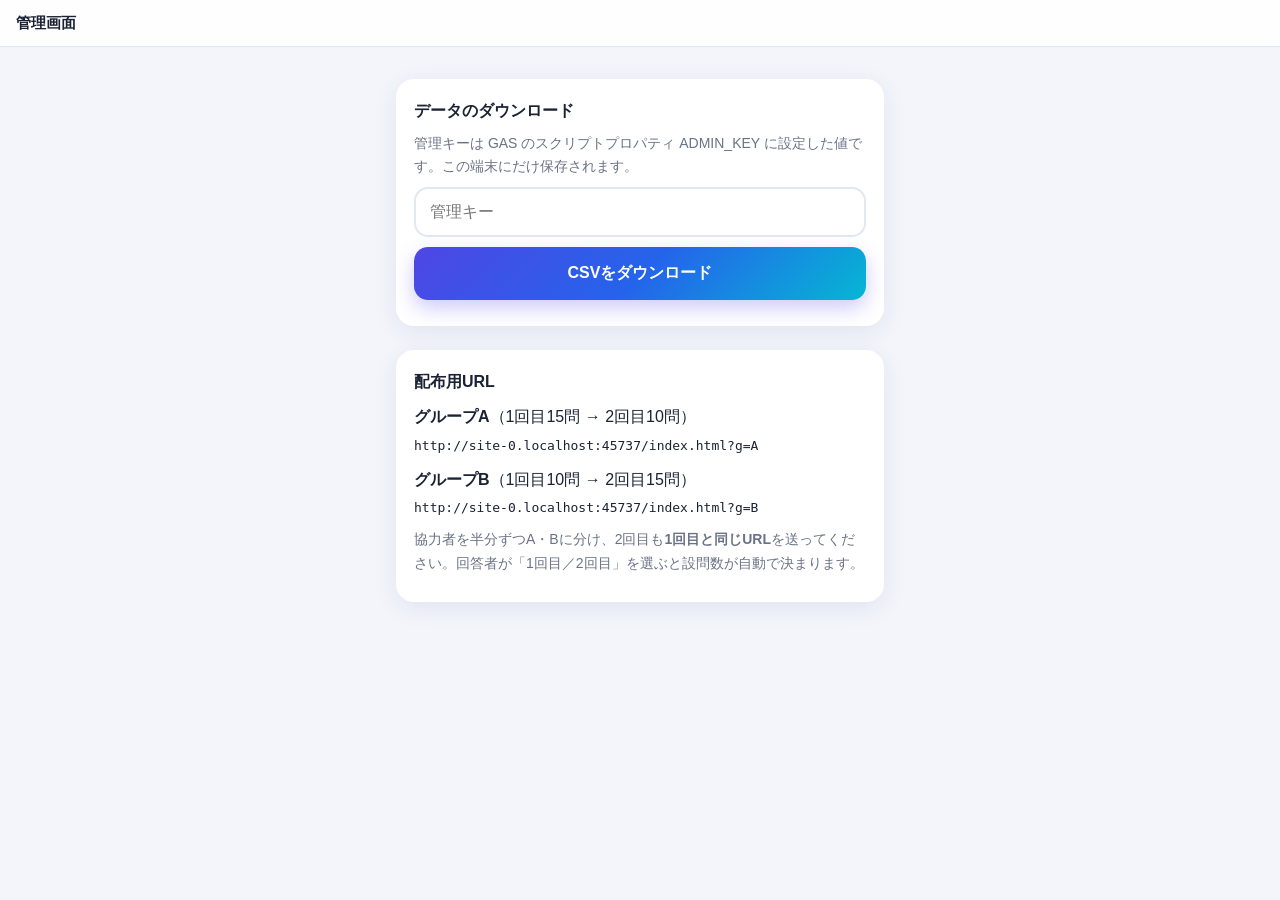
==== admin.html @ ea34be83 "Add files via upload" ====
<!doctype html>
<html lang="ja">
<head>
<meta charset="utf-8">
<meta name="viewport" content="width=device-width, initial-scale=1">
<meta name="robots" content="noindex">
<title>管理画面 | SIer職種適性診断</title>
<link rel="stylesheet" href="style.css">
<style>
  table { border-collapse: collapse; width: 100%; font-size: 14px; }
  td, th { border-bottom: 1px solid var(--line); padding: 6px; text-align: left; }
  code { font-size: 13px; word-break: break-all; }
</style>
</head>
<body>
<header class="bar"><span class="brand">管理画面</span></header>
<main>
  <div class="card">
    <h2 style="margin-top:0">データのダウンロード</h2>
    <p class="sub">管理キーは GAS のスクリプトプロパティ ADMIN_KEY に設定した値です。この端末にだけ保存されます。</p>
    <input type="text" id="key" placeholder="管理キー" autocomplete="off">
    <button class="btn" id="dl">CSVをダウンロード</button>
    <p class="err" id="msg"></p>
  </div>
  <div class="card" id="summary" hidden></div>
  <div class="card">
    <h2 style="margin-top:0">配布用URL</h2>
    <p><b>グループA</b>（1回目15問 → 2回目10問）<br><code id="uA"></code></p>
    <p><b>グループB</b>（1回目10問 → 2回目15問）<br><code id="uB"></code></p>
    <p class="sub">協力者を半分ずつA・Bに分け、2回目も<b>1回目と同じURL</b>を送ってください。回答者が「1回目／2回目」を選ぶと設問数が自動で決まります。</p>
  </div>
</main>
<script src="config.js"></script>
<script>
(function () {
  const ENDPOINT = window.APP_CONFIG.ENDPOINT;
  const base = location.href.replace(/admin\.html.*$/, "index.html");
  document.getElementById("uA").textContent = base + "?g=A";
  document.getElementById("uB").textContent = base + "?g=B";
  const keyIn = document.getElementById("key"), msg = document.getElementById("msg");
  try { keyIn.value = localStorage.getItem("sier_admin_key") || ""; } catch (e) {}
  if (!ENDPOINT) { keyIn.hidden = true; msg.textContent = "テストモード：このブラウザで回答したデータを出力します。"; }

  function toCsv(rows) {
    const cols = [];
    rows.forEach(r => Object.keys(r).forEach(k => { if (!cols.includes(k)) cols.push(k); }));
    const q = s => { s = s == null ? "" : String(s); return /[",\r\n]/.test(s) ? '"' + s.replace(/"/g, '""') + '"' : s; };
    return [cols.join(",")].concat(rows.map(r => cols.map(c => q(r[c])).join(","))).join("\r\n");
  }
  function parseCsv(text) { // 集計表示用の簡易パーサ
    const rows = []; let row = [], f = "", inQ = false;
    for (let i = 0; i < text.length; i++) {
      const c = text[i];
      if (inQ) { if (c === '"') { if (text[i + 1] === '"') { f += '"'; i++; } else inQ = false; } else f += c; }
      else if (c === '"') inQ = true;
      else if (c === ",") { row.push(f); f = ""; }
      else if (c === "\n" || c === "\r") { if (c === "\r" && text[i + 1] === "\n") i++; row.push(f); rows.push(row); row = []; f = ""; }
      else f += c;
    }
    if (f || row.length) { row.push(f); rows.push(row); }
    const [head, ...body] = rows;
    return body.filter(r => r.length > 1).map(r => Object.fromEntries(head.map((h, i) => [h, r[i]])));
  }
  function summarize(rows) {
    const done = x => String(x.completed) === "1";
    const line = (g, r) => {
      const a = rows.filter(x => String(x.group || "A") === g && String(x.round) === r), d = a.filter(done).length;
      const v = a.length ? a[0].version : "";
      return `<tr><td>${g}</td><td>${r}回目</td><td>${v ? v + "問" : "-"}</td><td>${a.length}</td><td>${d}</td><td>${a.length - d}</td></tr>`;
    };
    // 15問版の完了者について「10問で採点したら1位が同じだったか」
    const sim = rows.filter(x => done(x) && String(x.version) === "15" && x.sim10_same_top1 !== "" && x.sim10_same_top1 != null);
    const same = sim.filter(x => String(x.sim10_same_top1) === "1").length;
    // 1回目と2回目でグループが食い違っている回答者（違うURLで回答した可能性）
    const gOf = {};
    rows.filter(x => done(x) && x.respondent_id).forEach(x => { (gOf[x.respondent_id] = gOf[x.respondent_id] || new Set()).add(String(x.group || "A")); });
    const mismatch = Object.keys(gOf).filter(id => gOf[id].size > 1);
    // 同じ回の中でコードが重複している（別人が偶然同じコード、または2重回答）
    const dup = [];
    ["1", "2"].forEach(r => {
      const c = {}; rows.filter(x => done(x) && String(x.round) === r).forEach(x => { c[x.respondent_id] = (c[x.respondent_id] || 0) + 1; });
      Object.keys(c).filter(k => c[k] > 1).forEach(k => dup.push(`${r}回目：${k}（${c[k]}件）`));
    });
    const el = document.getElementById("summary");
    el.hidden = false;
    el.innerHTML = `<h2 style="margin-top:0">集計（${rows.length}セッション）</h2>
      <table><tr><th>G</th><th>回</th><th>版</th><th>開始</th><th>完了</th><th>離脱</th></tr>
      ${["A", "B"].flatMap(g => ["1", "2"].map(r => line(g, r))).join("")}</table>
      <p class="sub">回数を選ぶ前にやめた人：${rows.filter(x => !done(x) && !x.round).length}件（上の表には含まれません）</p>
      <p><b>10問で採点しても1位が同じ：</b>${sim.length ? `${same} / ${sim.length}人（${Math.round(100 * same / sim.length)}%）` : "データなし"}</p>
      ${mismatch.length ? `<p class="err">⚠ 1回目と2回目でグループが違う回答者：${mismatch.join("、")}</p>` : ""}
      ${dup.length ? `<p class="err">⚠ 同じ回にコードが重複：${dup.join("、")}</p>` : ""}`;
  }
  function download(csv) {
    const stamp = new Date().toISOString().slice(0, 16).replace(/[-:T]/g, "");
    // 先頭にBOMを付けてExcelで文字化けしないようにする（pandasは encoding="utf-8-sig" で読む）
    const blob = new Blob(["﻿" + csv], { type: "text/csv;charset=utf-8" });
    const a = document.createElement("a");
    a.href = URL.createObjectURL(blob); a.download = `sier_responses_${stamp}.csv`; a.click();
  }

  document.getElementById("dl").onclick = async () => {
    msg.textContent = "";
    if (!ENDPOINT) {
      let all = {}; try { all = JSON.parse(localStorage.getItem("sier_test_rows") || "{}"); } catch (e) {}
      const rows = Object.values(all);
      if (!rows.length) { msg.textContent = "データがありません。"; return; }
      summarize(rows); download(toCsv(rows)); return;
    }
    const key = keyIn.value.trim();
    try { localStorage.setItem("sier_admin_key", key); } catch (e) {}
    msg.textContent = "取得中…";
    try {
      const res = await fetch(ENDPOINT + "?action=export&key=" + encodeURIComponent(key));
      const text = await res.text();
      if (text === "unauthorized") { msg.textContent = "管理キーが違います。"; return; }
      msg.textContent = "";
      summarize(parseCsv(text)); download(text);
    } catch (e) { msg.textContent = "取得に失敗しました：" + e.message; }
  };
})();
</script>
</body>
</html>
---- style.css ----
:root {
  --bg: #f3f5fb; --card: #fff; --text: #1b2233; --sub: #6a7285; --line: #e3e7f0;
  --accent: #4f46e5; --accent2: #06b6d4; --accent-weak: #eef0ff; --warn: #c2410c;
  --grad: linear-gradient(135deg, #4f46e5 0%, #2563eb 50%, #06b6d4 100%);
  --shadow: 0 6px 24px rgba(30, 41, 90, .08);
  --radius: 18px;
}
* { box-sizing: border-box; -webkit-tap-highlight-color: transparent; }
html, body { margin: 0; }
body {
  background: var(--bg); color: var(--text); min-height: 100dvh;
  font-family: -apple-system, BlinkMacSystemFont, "Hiragino Sans", "Yu Gothic UI", "Meiryo", sans-serif;
  font-size: 16px; line-height: 1.7; -webkit-text-size-adjust: 100%;
}
button { font-family: inherit; }

/* アプリバー */
.bar {
  position: sticky; top: 0; z-index: 10; display: flex; align-items: center; justify-content: space-between;
  padding: calc(10px + env(safe-area-inset-top)) 16px 10px; background: rgba(255,255,255,.85);
  backdrop-filter: blur(12px); -webkit-backdrop-filter: blur(12px); border-bottom: 1px solid var(--line);
}
.brand { display: flex; align-items: center; gap: 8px; font-weight: 800; font-size: 15px; }
.brand .logo { width: 26px; height: 26px; border-radius: 8px; background: var(--grad); display: grid; place-items: center; color: #fff; font-size: 14px; }
.badge { font-size: 11px; background: #fff4e5; color: var(--warn); padding: 2px 8px; border-radius: 99px; font-weight: 700; }
.progress { position: sticky; top: calc(51px + env(safe-area-inset-top)); z-index: 9; height: 4px; background: var(--line); }
.progress-fill { height: 100%; width: 0; background: var(--grad); border-radius: 0 99px 99px 0; transition: width .35s ease; }

main { max-width: 520px; margin: 0 auto; padding: 20px 16px 0; min-height: calc(100dvh - 56px); display: flex; flex-direction: column; }
.screen { flex: 1; display: flex; flex-direction: column; animation: slideIn .32s ease both; }
.screen > .grow { flex: 1; }
@keyframes slideIn { from { opacity: 0; transform: translateX(24px); } to { opacity: 1; transform: none; } }
@keyframes pop { 0% { transform: scale(.6); opacity: 0; } 70% { transform: scale(1.08); } 100% { transform: scale(1); opacity: 1; } }
@media (prefers-reduced-motion: reduce) { .screen, .hero-icon, .check-circle { animation: none; } }

h1 { font-size: 23px; line-height: 1.45; margin: 4px 0 12px; letter-spacing: .01em; }
h2 { font-size: 16px; margin: 22px 0 8px; }
p { margin: 8px 0; }
.sub { color: var(--sub); font-size: 14px; }
.card { background: var(--card); border-radius: var(--radius); padding: 18px; margin: 12px 0; box-shadow: var(--shadow); }
.card ul { padding-left: 1.2em; margin: 8px 0 0; }
.card li { margin: 4px 0; font-size: 15px; }

/* 下部固定ボタン */
.actions {
  position: sticky; bottom: 0; margin: 16px -16px 0; padding: 14px 16px calc(16px + env(safe-area-inset-bottom));
  background: linear-gradient(to bottom, rgba(243,245,251,0), var(--bg) 28%);
}
.btn {
  display: block; width: 100%; padding: 16px; border: 0; border-radius: 14px; font-size: 16px; font-weight: 800; cursor: pointer;
  background: var(--grad); color: #fff; margin-top: 10px; box-shadow: 0 8px 20px rgba(79,70,229,.28); transition: transform .1s, opacity .2s;
}
.btn:active { transform: scale(.98); }
.btn:disabled { opacity: .35; box-shadow: none; cursor: default; }
.btn.ghost { background: var(--card); color: var(--accent); box-shadow: inset 0 0 0 2px var(--accent); }
.btn.link { background: none; color: var(--sub); font-weight: 600; font-size: 14px; padding: 10px; box-shadow: none; }

label.check { display: flex; gap: 12px; align-items: center; padding: 12px 14px; background: var(--card); border-radius: 14px; margin: 8px 0; box-shadow: var(--shadow); cursor: pointer; }
label.check input { width: 22px; height: 22px; flex: none; accent-color: var(--accent); }
input[type=text], textarea { width: 100%; font-size: 16px; padding: 14px; border: 2px solid var(--line); border-radius: 14px; font-family: inherit; background: var(--card); outline: none; }
input[type=text]:focus, textarea:focus { border-color: var(--accent); }
textarea { min-height: 110px; resize: vertical; }
.idbox { font-family: ui-monospace, Menlo, Consolas, monospace; font-size: 28px; letter-spacing: 3px; text-align: center; padding: 18px; background: var(--accent-weak); color: var(--accent); border-radius: 14px; font-weight: 800; user-select: all; }
.err { color: var(--warn); font-size: 14px; }

/* 同意（ボタン下の小さな注記） */
.consent { margin-top: 10px; font-size: 12px; color: var(--sub); line-height: 1.6; }
.consent summary { cursor: pointer; list-style: none; text-align: center; }
.consent summary::-webkit-details-marker { display: none; }
.consent u { color: var(--accent); text-decoration: none; font-weight: 700; margin-left: 4px; }
.consent ul { margin: 8px 0 0; padding: 10px 12px 10px 28px; background: var(--card); border-radius: 12px; text-align: left; }

/* 職種紹介（最初の画面） */
.intro-list { display: flex; flex-direction: column; gap: 8px; }
.intro { background: var(--card); border-radius: 14px; box-shadow: var(--shadow); overflow: hidden; }
.intro summary { display: flex; align-items: center; gap: 12px; padding: 12px 14px; cursor: pointer; list-style: none; }
.intro summary::-webkit-details-marker { display: none; }
.intro .ic { flex: none; width: 42px; height: 42px; border-radius: 12px; display: grid; place-items: center; font-size: 22px; background: var(--accent-weak); }
.intro .txt { flex: 1; display: flex; flex-direction: column; line-height: 1.4; }
.intro .txt b { font-size: 15px; }
.intro .txt .sub { font-size: 13px; margin-top: 2px; }
.intro .chev { flex: none; color: #b8bfcc; font-size: 22px; font-weight: 700; transition: transform .2s; }
.intro[open] .chev { transform: rotate(90deg); color: var(--accent); }
.intro[open] summary { border-bottom: 1px solid var(--line); }
.intro .body { padding: 4px 16px 14px; font-size: 14px; }
.intro .ex { background: var(--bg); border-radius: 10px; padding: 10px 12px; margin-top: 8px; font-size: 13px; }
.intro .ex b { display: block; color: var(--accent); margin-bottom: 2px; }

/* トップのヒーロー */
.hero { background: var(--grad); color: #fff; border-radius: 24px; padding: 28px 22px; margin: 4px 0 8px; position: relative; overflow: hidden; box-shadow: 0 12px 30px rgba(37,99,235,.3); }
.hero::after { content: ""; position: absolute; width: 200px; height: 200px; border-radius: 50%; background: rgba(255,255,255,.12); right: -60px; top: -60px; }
.hero h1 { color: #fff; font-size: 24px; margin: 8px 0; position: relative; }
.hero p { color: rgba(255,255,255,.9); margin: 0; position: relative; }
.hero-icon { font-size: 40px; animation: pop .5s ease both; position: relative; }
.chips { display: flex; gap: 8px; flex-wrap: wrap; margin-top: 14px; position: relative; }
.chip { background: rgba(255,255,255,.2); padding: 4px 12px; border-radius: 99px; font-size: 13px; font-weight: 700; }

/* 選択肢 */
.field { margin: 14px 0; background: var(--card); border-radius: var(--radius); padding: 16px; box-shadow: var(--shadow); }
.field > .q { font-weight: 800; margin-bottom: 10px; }
.opts { display: flex; flex-direction: column; gap: 8px; }
.opt { display: flex; align-items: center; gap: 10px; text-align: left; padding: 13px 14px; border: 2px solid var(--line); border-radius: 12px; background: var(--card); font-size: 15px; cursor: pointer; color: var(--text); transition: all .15s; }
.opt::before { content: ""; width: 18px; height: 18px; border-radius: 50%; border: 2px solid #c3c9d6; flex: none; transition: all .15s; }
.opt.on { border-color: var(--accent); background: var(--accent-weak); font-weight: 700; }
.opt.on::before { border: 6px solid var(--accent); }

.field label.check { box-shadow: none; border: 2px solid var(--line); margin: 6px 0; }
.field label.check:has(input:checked) { border-color: var(--accent); background: var(--accent-weak); font-weight: 700; }

/* 回答者コード */
.example { background: #fffbea; box-shadow: none; border: 2px dashed #f4d27a; }
.ex-title { font-weight: 800; color: #a16207; margin-bottom: 4px; }
.ex-code { margin-top: 10px; text-align: center; font-size: 26px; font-weight: 900; letter-spacing: 2px; color: #a16207; }
.grid3, .grid4 { display: grid; gap: 8px; }
.grid3 { grid-template-columns: repeat(3, 1fr); }
.grid4 { grid-template-columns: repeat(4, 1fr); }
.grid3 .opt, .grid4 .opt { justify-content: center; padding: 12px 4px; }
.grid3 .opt::before, .grid4 .opt::before { display: none; }
.preview { text-align: center; background: var(--accent-weak); box-shadow: none; }
.preview b { font-size: 22px; color: var(--accent); letter-spacing: 2px; margin-left: 6px; }

/* 設問 */
.qhead { display: flex; align-items: baseline; gap: 8px; margin: 4px 0 4px; }
.qhead .n { font-size: 34px; font-weight: 900; background: var(--grad); -webkit-background-clip: text; background-clip: text; color: transparent; }
.qhead .of { color: var(--sub); font-weight: 700; }
.stmt { display: flex; gap: 12px; align-items: flex-start; background: var(--card); border-radius: var(--radius); padding: 18px 16px; font-weight: 700; font-size: 16px; box-shadow: var(--shadow); }
.stmt .tag { flex: none; width: 30px; height: 30px; border-radius: 10px; display: grid; place-items: center; color: #fff; font-weight: 900; background: var(--accent); }
.stmt.b .tag { background: var(--accent2); }
/* A と B を横並び */
.pair { display: grid; grid-template-columns: 1fr auto 1fr; align-items: stretch; gap: 8px; margin-top: 12px; }
.pair .stmt { flex-direction: column; gap: 10px; padding: 16px 14px; font-size: 15px; line-height: 1.6; border-top: 4px solid var(--accent); }
.pair .stmt.b { border-top-color: var(--accent2); }
.pair .vs { align-self: center; font-size: 12px; font-weight: 900; color: #b8bfcc; }
@media (max-width: 360px) { .pair { gap: 4px; } .pair .stmt { padding: 12px 10px; font-size: 14px; } }
.scale { display: flex; justify-content: space-between; align-items: center; gap: 4px; margin: 22px 4px 4px; }
.dot { flex: none; border-radius: 50%; background: var(--card); cursor: pointer; padding: 0; transition: all .15s; }
.dot.s1, .dot.s5 { width: 56px; height: 56px; }
.dot.s2, .dot.s4 { width: 44px; height: 44px; }
.dot.s3 { width: 34px; height: 34px; border: 3px solid #b8bfcc; }
.dot.s1, .dot.s2 { border: 3px solid var(--accent); }
.dot.s4, .dot.s5 { border: 3px solid var(--accent2); }
.dot.on.s1, .dot.on.s2 { background: var(--accent); transform: scale(1.1); }
.dot.on.s4, .dot.on.s5 { background: var(--accent2); transform: scale(1.1); }
.dot.on.s3 { background: #b8bfcc; transform: scale(1.1); }
.scale-labels { display: flex; justify-content: space-between; font-size: 12px; font-weight: 700; color: var(--sub); margin: 0 0 22px; }
.scale-labels .l { color: var(--accent); } .scale-labels .r { color: var(--accent2); }
.hint { text-align: center; color: var(--sub); font-size: 13px; margin-top: 4px; }

.likert { display: flex; gap: 6px; }
.likert button { flex: 1; padding: 12px 0; border: 2px solid var(--line); border-radius: 12px; background: var(--card); font-size: 16px; font-weight: 800; cursor: pointer; color: var(--sub); transition: all .15s; }
.likert button.on { background: var(--grad); color: #fff; border-color: transparent; }
.likert-labels { display: flex; justify-content: space-between; font-size: 11px; color: var(--sub); margin-top: 6px; }

/* 結果 */
.result-hero { background: var(--grad); color: #fff; border-radius: 24px; padding: 26px 22px; text-align: center; box-shadow: 0 12px 30px rgba(37,99,235,.3); position: relative; overflow: hidden; }
.result-hero::before { content: ""; position: absolute; width: 240px; height: 240px; border-radius: 50%; background: rgba(255,255,255,.1); left: -80px; bottom: -120px; }
.result-hero .label { font-size: 13px; font-weight: 700; opacity: .9; position: relative; }
.result-hero .hero-icon { font-size: 56px; margin: 6px 0; }
.result-hero .job { font-size: 26px; font-weight: 900; line-height: 1.35; position: relative; }
.result-hero .match { display: inline-block; margin-top: 10px; background: rgba(255,255,255,.22); padding: 4px 14px; border-radius: 99px; font-weight: 800; position: relative; }
.result-hero .desc { margin-top: 12px; font-size: 14px; opacity: .95; position: relative; text-align: left; }
.rank { display: flex; gap: 14px; align-items: center; }
.rank .ic { flex: none; width: 48px; height: 48px; border-radius: 14px; display: grid; place-items: center; font-size: 26px; background: var(--accent-weak); }
.rank .name { font-weight: 800; font-size: 16px; }
.rank .pct { color: var(--accent); font-weight: 800; font-size: 14px; }
.rank .no { font-size: 12px; font-weight: 800; color: var(--sub); }
.meter { height: 6px; background: var(--line); border-radius: 99px; margin-top: 6px; overflow: hidden; }
.meter > i { display: block; height: 100%; background: var(--grad); border-radius: 99px; }
.axis { margin: 16px 0; }
.axis .ends { display: flex; justify-content: space-between; font-size: 13px; font-weight: 700; }
.axis .ends .on { color: var(--accent); }
.axis .track { position: relative; height: 10px; border-radius: 99px; background: linear-gradient(90deg, #e0e3ff, #f1f3f8 50%, #d7f5fa); margin-top: 6px; }
.axis .track::after { content: ""; position: absolute; left: 50%; top: -3px; bottom: -3px; width: 2px; background: #c3c9d6; }
.axis .pin { position: absolute; top: 50%; width: 20px; height: 20px; border-radius: 50%; background: var(--grad); border: 3px solid #fff; box-shadow: 0 2px 8px rgba(79,70,229,.4); transform: translate(-50%, -50%); z-index: 1; }

/* 結果と質問の区切り */
.divider { display: flex; align-items: center; gap: 10px; margin: 32px 0 6px; color: var(--accent); font-weight: 800; font-size: 15px; }
.divider::before, .divider::after { content: ""; flex: 1; height: 2px; background: var(--accent-weak); }

/* 完了 */
.done { text-align: center; padding-top: 24px; }
.check-circle { width: 84px; height: 84px; border-radius: 50%; background: var(--grad); color: #fff; font-size: 44px; display: grid; place-items: center; margin: 0 auto 12px; animation: pop .5s ease both; box-shadow: 0 12px 30px rgba(37,99,235,.3); }
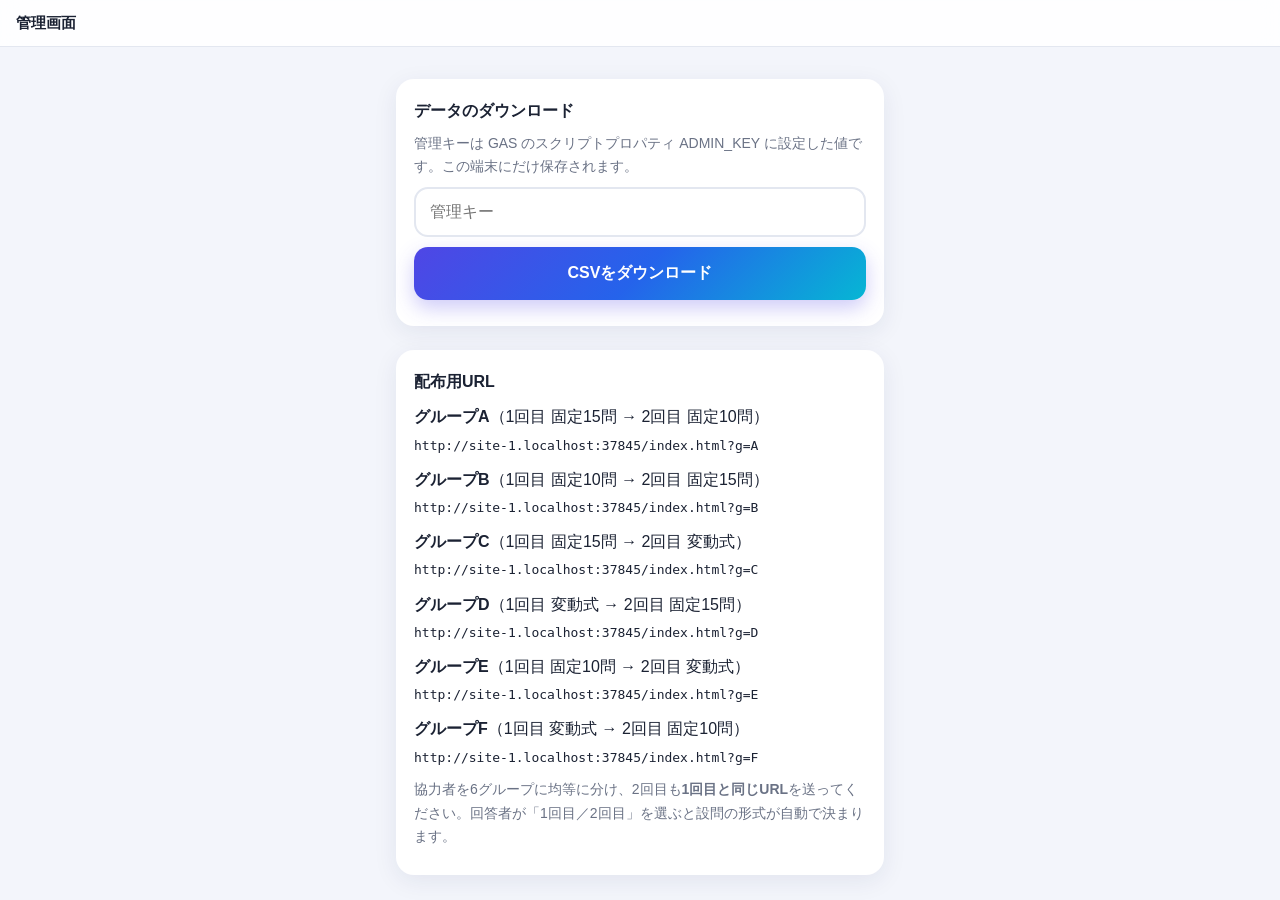
==== commit 36e64208: "Add files via upload" ====
--- a/admin.html
+++ b/admin.html
@@ -25,9 +25,8 @@
   <div class="card" id="summary" hidden></div>
   <div class="card">
     <h2 style="margin-top:0">配布用URL</h2>
-    <p><b>グループA</b>（1回目15問 → 2回目10問）<br><code id="uA"></code></p>
-    <p><b>グループB</b>（1回目10問 → 2回目15問）<br><code id="uB"></code></p>
-    <p class="sub">協力者を半分ずつA・Bに分け、2回目も<b>1回目と同じURL</b>を送ってください。回答者が「1回目／2回目」を選ぶと設問数が自動で決まります。</p>
+    <div id="urls"></div>
+    <p class="sub">協力者を6グループに均等に分け、2回目も<b>1回目と同じURL</b>を送ってください。回答者が「1回目／2回目」を選ぶと設問の形式が自動で決まります。</p>
   </div>
 </main>
 <script src="config.js"></script>
@@ -35,8 +34,10 @@
 (function () {
   const ENDPOINT = window.APP_CONFIG.ENDPOINT;
   const base = location.href.replace(/admin\.html.*$/, "index.html");
-  document.getElementById("uA").textContent = base + "?g=A";
-  document.getElementById("uB").textContent = base + "?g=B";
+  const MODES = window.APP_CONFIG.MODE_BY_GROUP;
+  const ML = { fixed15: "固定15問", fixed10: "固定10問", adaptive: "変動式" };
+  document.getElementById("urls").innerHTML = Object.keys(MODES).map(g =>
+    `<p><b>グループ${g}</b>（1回目 ${ML[MODES[g][1]]} → 2回目 ${ML[MODES[g][2]]}）<br><code>${base}?g=${g}</code></p>`).join("");
   const keyIn = document.getElementById("key"), msg = document.getElementById("msg");
   try { keyIn.value = localStorage.getItem("sier_admin_key") || ""; } catch (e) {}
   if (!ENDPOINT) { keyIn.hidden = true; msg.textContent = "テストモード：このブラウザで回答したデータを出力します。"; }
@@ -63,13 +64,19 @@
   }
   function summarize(rows) {
     const done = x => String(x.completed) === "1";
+    const mean = a => a.length ? (a.reduce((p, q) => p + q, 0) / a.length).toFixed(2) : "-";
     const line = (g, r) => {
       const a = rows.filter(x => String(x.group || "A") === g && String(x.round) === r), d = a.filter(done).length;
-      const v = a.length ? a[0].version : "";
-      return `<tr><td>${g}</td><td>${r}回目</td><td>${v ? v + "問" : "-"}</td><td>${a.length}</td><td>${d}</td><td>${a.length - d}</td></tr>`;
+      return `<tr><td>${g}</td><td>${r}回目</td><td>${ML[MODES[g] && MODES[g][r]] || "-"}</td><td>${a.length}</td><td>${d}</td><td>${a.length - d}</td></tr>`;
     };
-    // 15問版の完了者について「10問で採点したら1位が同じだったか」
-    const sim = rows.filter(x => done(x) && String(x.version) === "15" && x.sim10_same_top1 !== "" && x.sim10_same_top1 != null);
+    // 形式ごと（固定15問／固定10問／変動式）の完了者の平均
+    const byMode = m => rows.filter(x => done(x) && x.q_mode === m);
+    const modeRow = m => {
+      const a = byMode(m), n = k => a.filter(x => x[k] !== "" && x[k] != null).map(x => Number(x[k])).filter(v => !isNaN(v));
+      return `<tr><td>${ML[m]}</td><td>${a.length}</td><td>${mean(n("version"))}</td><td>${mean(n("questions_sec"))}</td><td>${mean(n("sat_overall"))}</td><td>${mean(n("max_streak"))}</td></tr>`;
+    };
+    // 10問より多く答えた完了者について「最初の10問で採点しても1位が同じだったか」
+    const sim = rows.filter(x => done(x) && Number(x.version) > 10 && x.sim10_same_top1 !== "" && x.sim10_same_top1 != null);
     const same = sim.filter(x => String(x.sim10_same_top1) === "1").length;
     // 1回目と2回目でグループが食い違っている回答者（違うURLで回答した可能性）
     const gOf = {};
@@ -84,8 +91,12 @@
     const el = document.getElementById("summary");
     el.hidden = false;
     el.innerHTML = `<h2 style="margin-top:0">集計（${rows.length}セッション）</h2>
-      <table><tr><th>G</th><th>回</th><th>版</th><th>開始</th><th>完了</th><th>離脱</th></tr>
-      ${["A", "B"].flatMap(g => ["1", "2"].map(r => line(g, r))).join("")}</table>
+      <table><tr><th>G</th><th>回</th><th>形式</th><th>開始</th><th>完了</th><th>離脱</th></tr>
+      ${Object.keys(MODES).flatMap(g => ["1", "2"].map(r => line(g, r))).join("")}</table>
+      <h2>形式ごとの平均（完了者）</h2>
+      <table><tr><th>形式</th><th>人数</th><th>設問数</th><th>設問の秒数</th><th>納得度</th><th>同じ選択の連続</th></tr>
+      ${["fixed15", "fixed10", "adaptive"].map(modeRow).join("")}</table>
+      <p class="sub">人数が少ないうちは参考程度に。</p>
       <p class="sub">回数を選ぶ前にやめた人：${rows.filter(x => !done(x) && !x.round).length}件（上の表には含まれません）</p>
       <p><b>10問で採点しても1位が同じ：</b>${sim.length ? `${same} / ${sim.length}人（${Math.round(100 * same / sim.length)}%）` : "データなし"}</p>
       ${mismatch.length ? `<p class="err">⚠ 1回目と2回目でグループが違う回答者：${mismatch.join("、")}</p>` : ""}
--- a/style.css
+++ b/style.css
@@ -173,6 +173,48 @@
 .axis .track::after { content: ""; position: absolute; left: 50%; top: -3px; bottom: -3px; width: 2px; background: #c3c9d6; }
 .axis .pin { position: absolute; top: 50%; width: 20px; height: 20px; border-radius: 50%; background: var(--grad); border: 3px solid #fff; box-shadow: 0 2px 8px rgba(79,70,229,.4); transform: translate(-50%, -50%); z-index: 1; }
 
+/* 結果画面の職種説明 */
+.result-hero .short { position: relative; margin-top: 12px; font-weight: 800; font-size: 15px; }
+.jobinfo { margin-top: 12px; display: flex; flex-direction: column; gap: 8px; font-size: 14px; line-height: 1.65; text-align: left; position: relative; }
+.ji-row { display: flex; flex-direction: column; gap: 2px; background: var(--bg); border-radius: 10px; padding: 10px 12px; }
+.ji-label { font-size: 12px; font-weight: 800; color: var(--accent); }
+.jobinfo.on-hero .ji-row { background: rgba(255,255,255,.16); }
+.jobinfo.on-hero .ji-label { color: #fff; opacity: .85; }
+.short-sub { margin-top: 6px; font-size: 13px; font-weight: 700; color: var(--sub); }
+
+/* あなたの性格 */
+.persona { border-top: 4px solid var(--accent); }
+.persona-type { text-align: center; font-size: 14px; color: var(--sub); line-height: 1.5; }
+.persona-type b { display: inline-block; margin-top: 4px; font-size: 20px; font-weight: 900; background: var(--grad); -webkit-background-clip: text; background-clip: text; color: transparent; }
+.persona-keys { display: flex; flex-wrap: wrap; justify-content: center; gap: 6px; margin: 12px 0 4px; }
+.persona-keys span { background: var(--accent-weak); color: var(--accent); font-size: 13px; font-weight: 800; padding: 3px 10px; border-radius: 99px; }
+.persona-text { font-size: 15px; line-height: 1.9; margin: 12px 0 0; }
+
+/* 5つの傾向：軸ごとの「あなたはどういう人か」 */
+.card .axis + .axis { border-top: 1px solid var(--line); padding-top: 16px; }
+.axis-about { font-size: 12px; color: var(--sub); margin-bottom: 6px; }
+.axis-you { display: flex; flex-direction: column; gap: 4px; margin-top: 12px; background: var(--bg); border-radius: 10px; padding: 10px 12px; font-size: 14px; line-height: 1.7; }
+.axis-label { align-self: flex-start; font-size: 12px; font-weight: 800; padding: 2px 10px; border-radius: 99px; background: #e9ebf1; color: var(--sub); }
+.axis-label.l { background: var(--accent-weak); color: var(--accent); }
+.axis-label.r { background: #dff7fb; color: #0e7490; }
+
+/* 向いている人のチェックリスト */
+ul.person { list-style: none; margin: 2px 0 0; padding: 0; }
+ul.person li { position: relative; padding-left: 20px; margin: 2px 0; }
+ul.person li::before { content: "✓"; position: absolute; left: 2px; font-weight: 900; color: var(--accent); }
+.jobinfo.on-hero ul.person li::before { color: #fff; }
+
+/* 「一番しっくりくる職種」：選ぶと説明が開く */
+.fit-body { display: flex; flex-direction: column; gap: 2px; flex: 1; min-width: 0; }
+.fit-body .sub { font-size: 13px; font-weight: 400; }
+.opt-detail { display: none; flex-direction: column; margin-top: 8px; padding: 10px 12px; background: var(--card); border-radius: 10px; font-size: 13px; font-weight: 400; line-height: 1.65; color: var(--text); }
+.opt.on .opt-detail { display: flex; animation: slideIn .25s ease both; }
+.opt-detail .ji-label { font-size: 12px; }
+.opt:has(.fit-body)::before { align-self: flex-start; margin-top: 4px; }
+
+/* 結果の説明 1/2・2/2 の表示 */
+.stage-badge { align-self: center; margin: 0 auto 10px; background: var(--card); color: var(--accent); font-weight: 800; font-size: 13px; padding: 4px 14px; border-radius: 99px; box-shadow: var(--shadow); }
+
 /* 結果と質問の区切り */
 .divider { display: flex; align-items: center; gap: 10px; margin: 32px 0 6px; color: var(--accent); font-weight: 800; font-size: 15px; }
 .divider::before, .divider::after { content: ""; flex: 1; height: 2px; background: var(--accent-weak); }
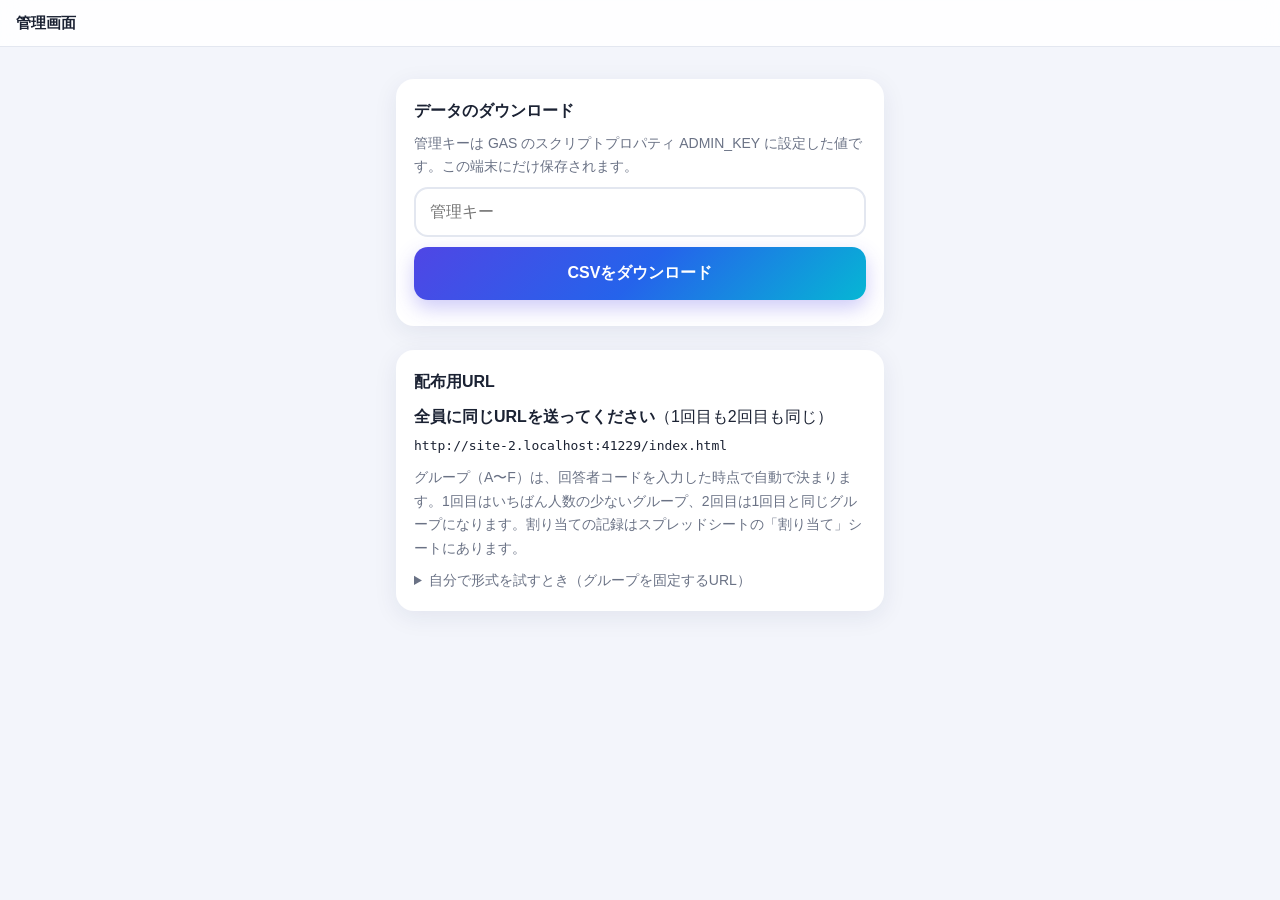
==== commit 451fef1a: "Add files via upload" ====
--- a/admin.html
+++ b/admin.html
@@ -26,7 +26,6 @@
   <div class="card">
     <h2 style="margin-top:0">配布用URL</h2>
     <div id="urls"></div>
-    <p class="sub">協力者を6グループに均等に分け、2回目も<b>1回目と同じURL</b>を送ってください。回答者が「1回目／2回目」を選ぶと設問の形式が自動で決まります。</p>
   </div>
 </main>
 <script src="config.js"></script>
@@ -36,8 +35,12 @@
   const base = location.href.replace(/admin\.html.*$/, "index.html");
   const MODES = window.APP_CONFIG.MODE_BY_GROUP;
   const ML = { fixed15: "固定15問", fixed10: "固定10問", adaptive: "変動式" };
-  document.getElementById("urls").innerHTML = Object.keys(MODES).map(g =>
-    `<p><b>グループ${g}</b>（1回目 ${ML[MODES[g][1]]} → 2回目 ${ML[MODES[g][2]]}）<br><code>${base}?g=${g}</code></p>`).join("");
+  document.getElementById("urls").innerHTML =
+    `<p><b>全員に同じURLを送ってください</b>（1回目も2回目も同じ）<br><code>${base}</code></p>
+     <p class="sub">グループ（A〜F）は、回答者コードを入力した時点で自動で決まります。1回目はいちばん人数の少ないグループ、2回目は1回目と同じグループになります。割り当ての記録はスプレッドシートの「割り当て」シートにあります。</p>
+     <details><summary class="sub">自分で形式を試すとき（グループを固定するURL）</summary>` +
+    Object.keys(MODES).map(g => `<p class="sub">グループ${g}（1回目 ${ML[MODES[g][1]]} → 2回目 ${ML[MODES[g][2]]}）<br><code>${base}?g=${g}</code></p>`).join("") +
+    `</details>`;
   const keyIn = document.getElementById("key"), msg = document.getElementById("msg");
   try { keyIn.value = localStorage.getItem("sier_admin_key") || ""; } catch (e) {}
   if (!ENDPOINT) { keyIn.hidden = true; msg.textContent = "テストモード：このブラウザで回答したデータを出力します。"; }
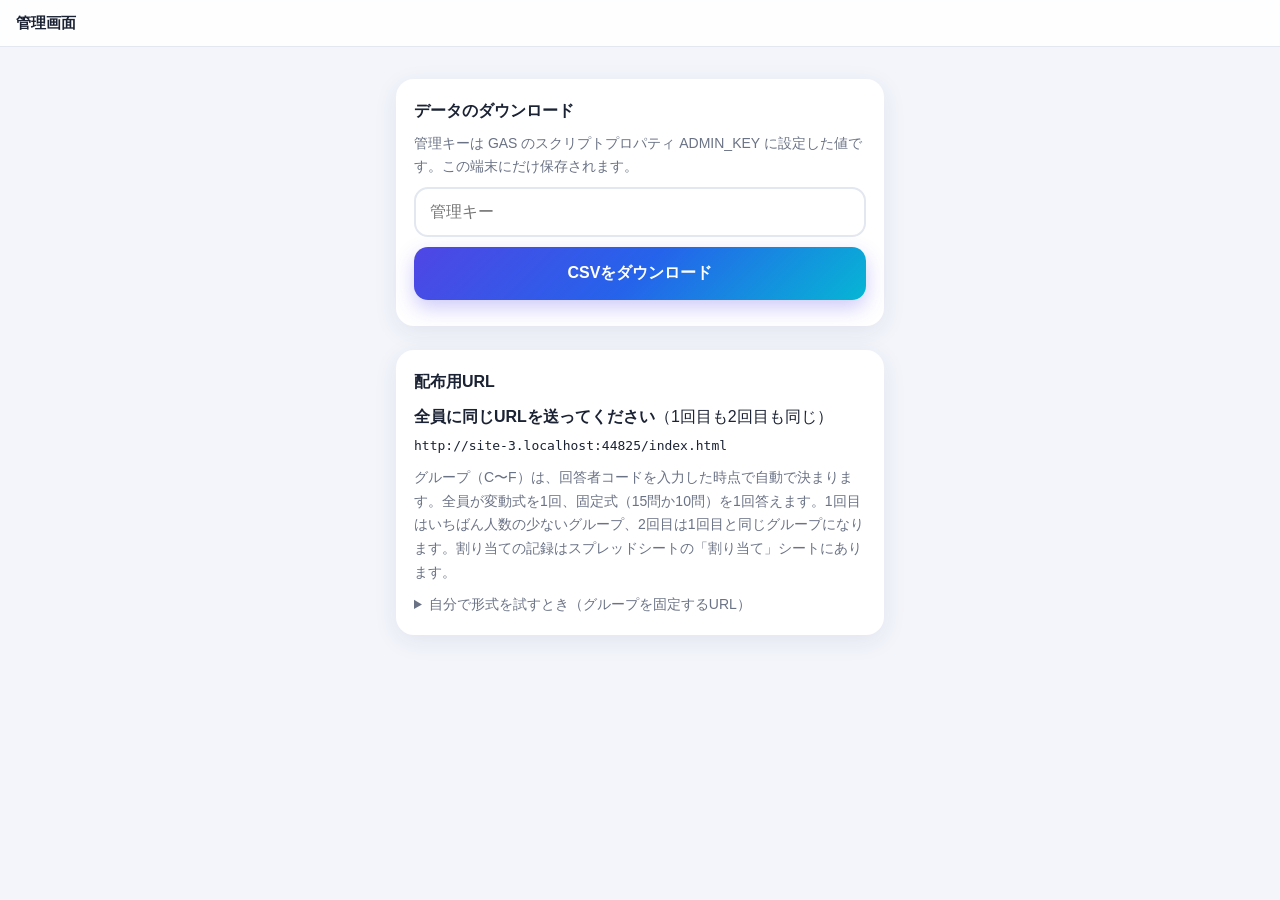
==== commit b1e34382: "Add files via upload" ====
--- a/admin.html
+++ b/admin.html
@@ -37,7 +37,7 @@
   const ML = { fixed15: "固定15問", fixed10: "固定10問", adaptive: "変動式" };
   document.getElementById("urls").innerHTML =
     `<p><b>全員に同じURLを送ってください</b>（1回目も2回目も同じ）<br><code>${base}</code></p>
-     <p class="sub">グループ（A〜F）は、回答者コードを入力した時点で自動で決まります。1回目はいちばん人数の少ないグループ、2回目は1回目と同じグループになります。割り当ての記録はスプレッドシートの「割り当て」シートにあります。</p>
+     <p class="sub">グループ（C〜F）は、回答者コードを入力した時点で自動で決まります。全員が変動式を1回、固定式（15問か10問）を1回答えます。1回目はいちばん人数の少ないグループ、2回目は1回目と同じグループになります。割り当ての記録はスプレッドシートの「割り当て」シートにあります。</p>
      <details><summary class="sub">自分で形式を試すとき（グループを固定するURL）</summary>` +
     Object.keys(MODES).map(g => `<p class="sub">グループ${g}（1回目 ${ML[MODES[g][1]]} → 2回目 ${ML[MODES[g][2]]}）<br><code>${base}?g=${g}</code></p>`).join("") +
     `</details>`;
